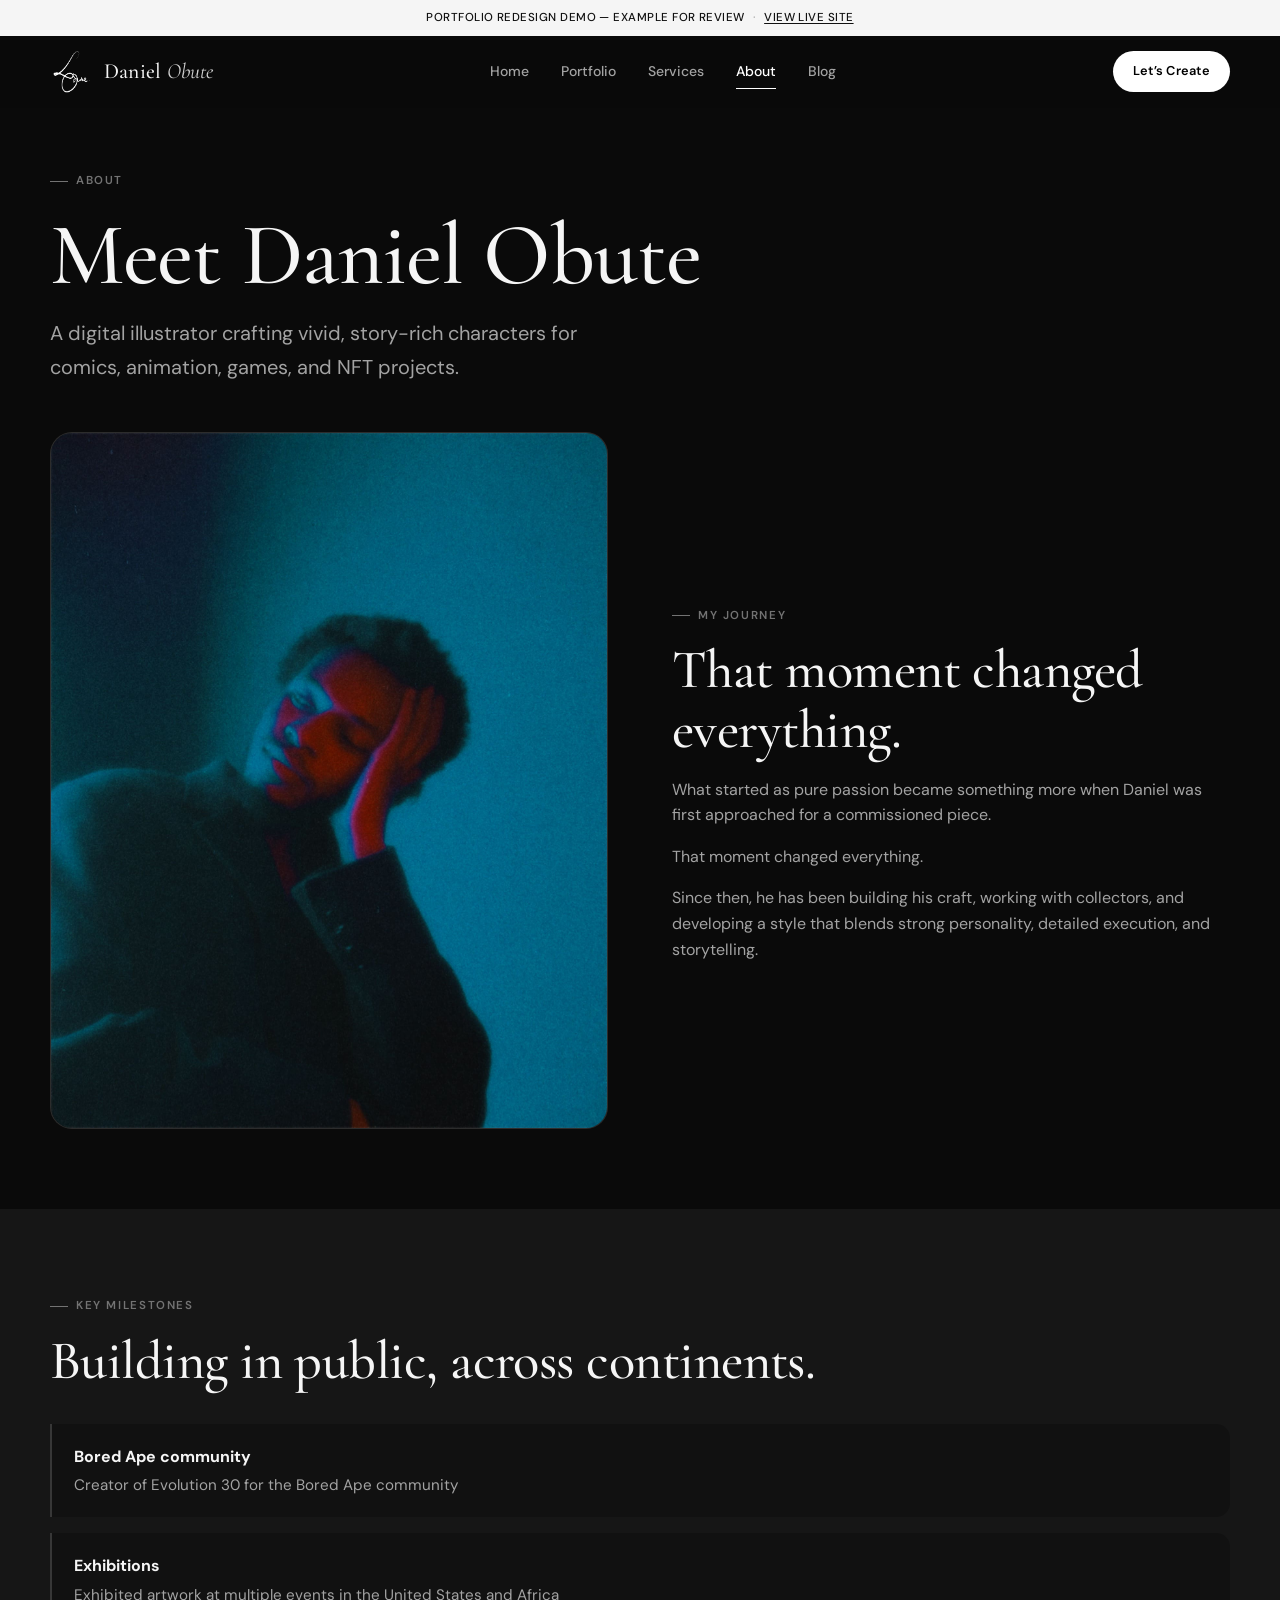
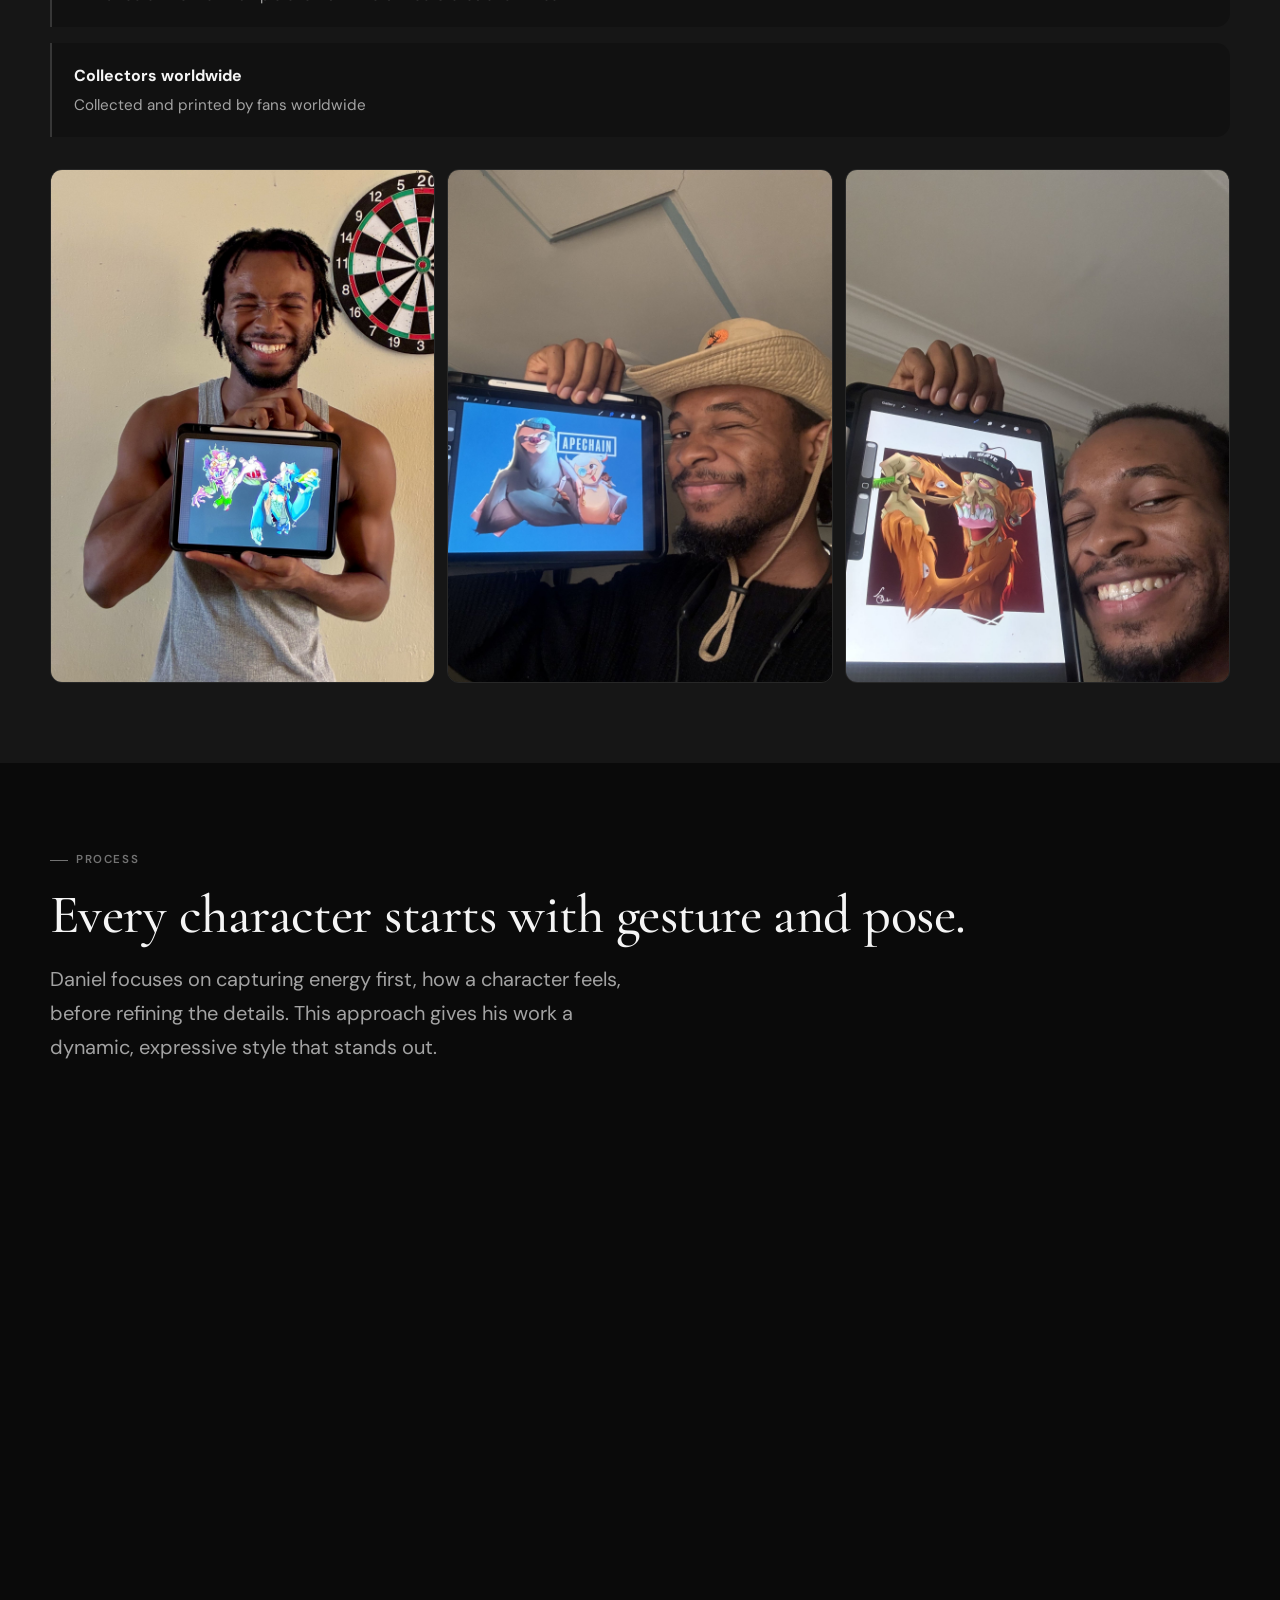
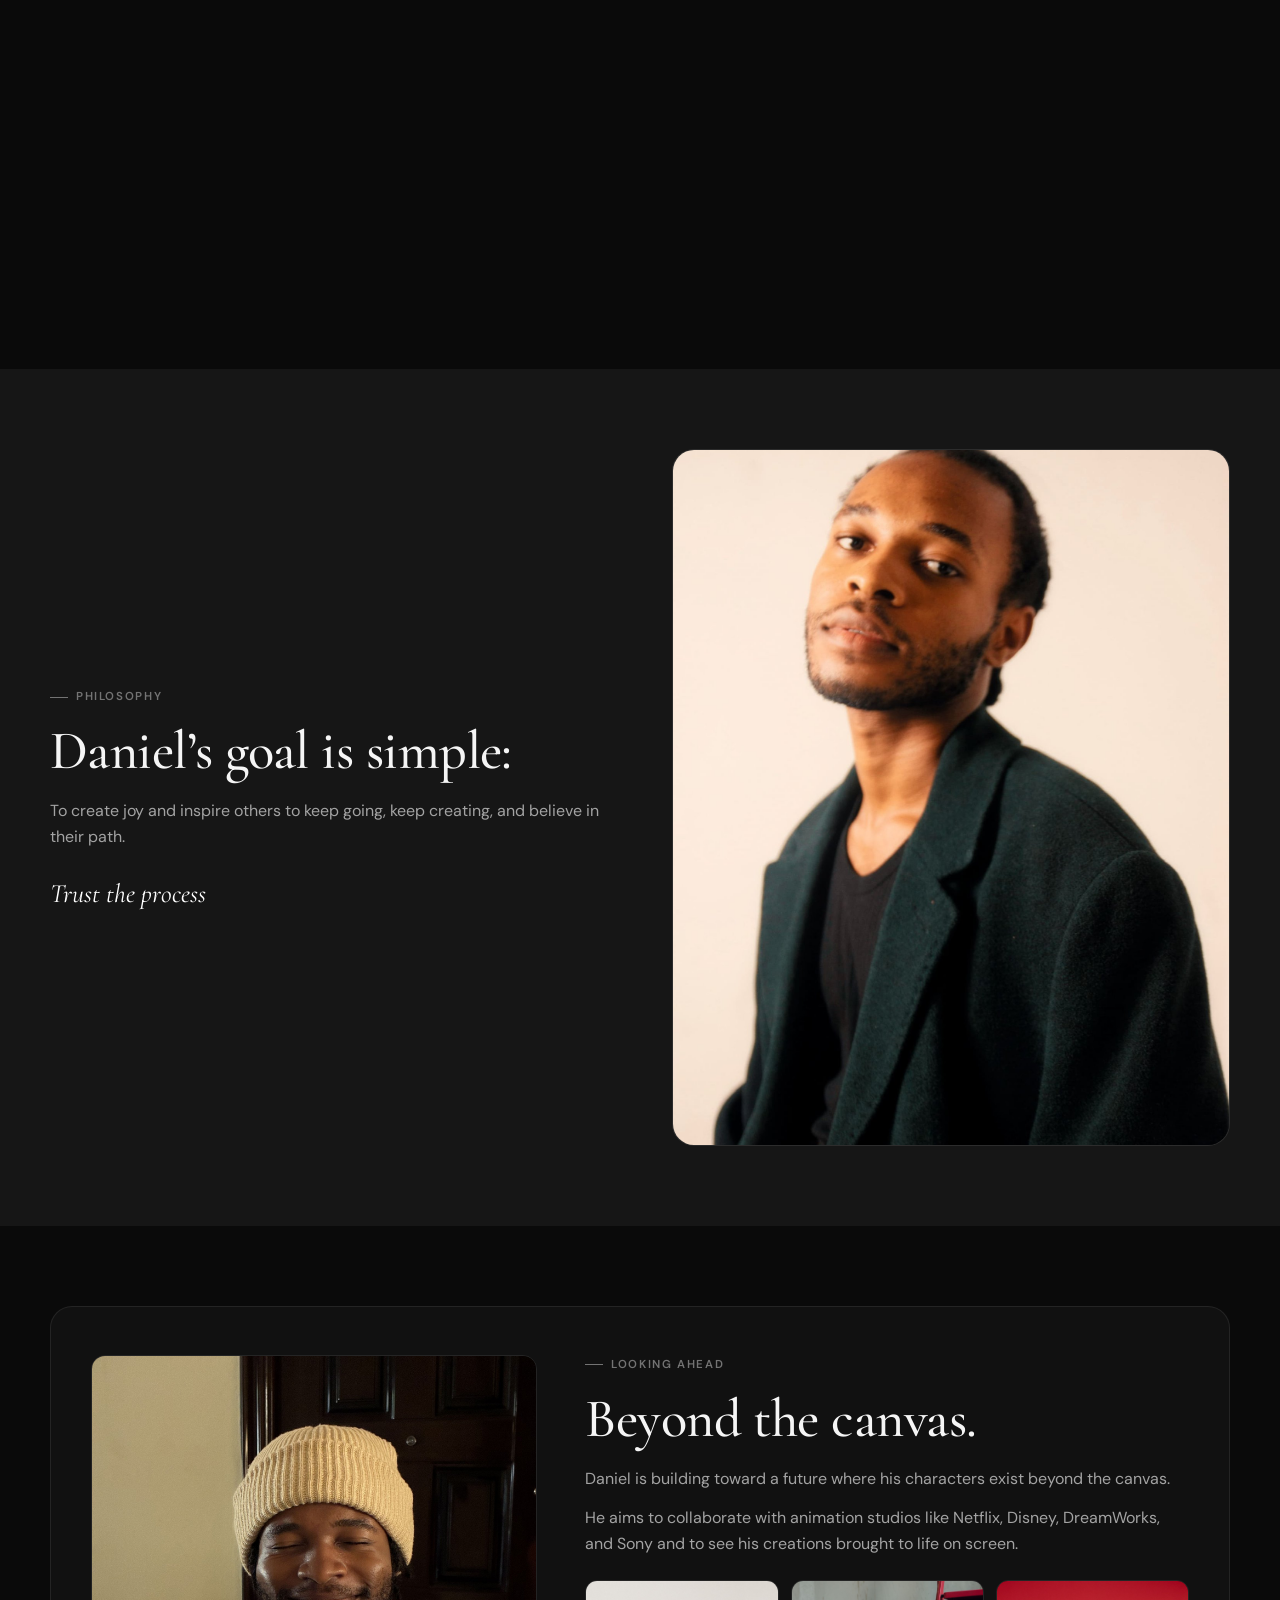
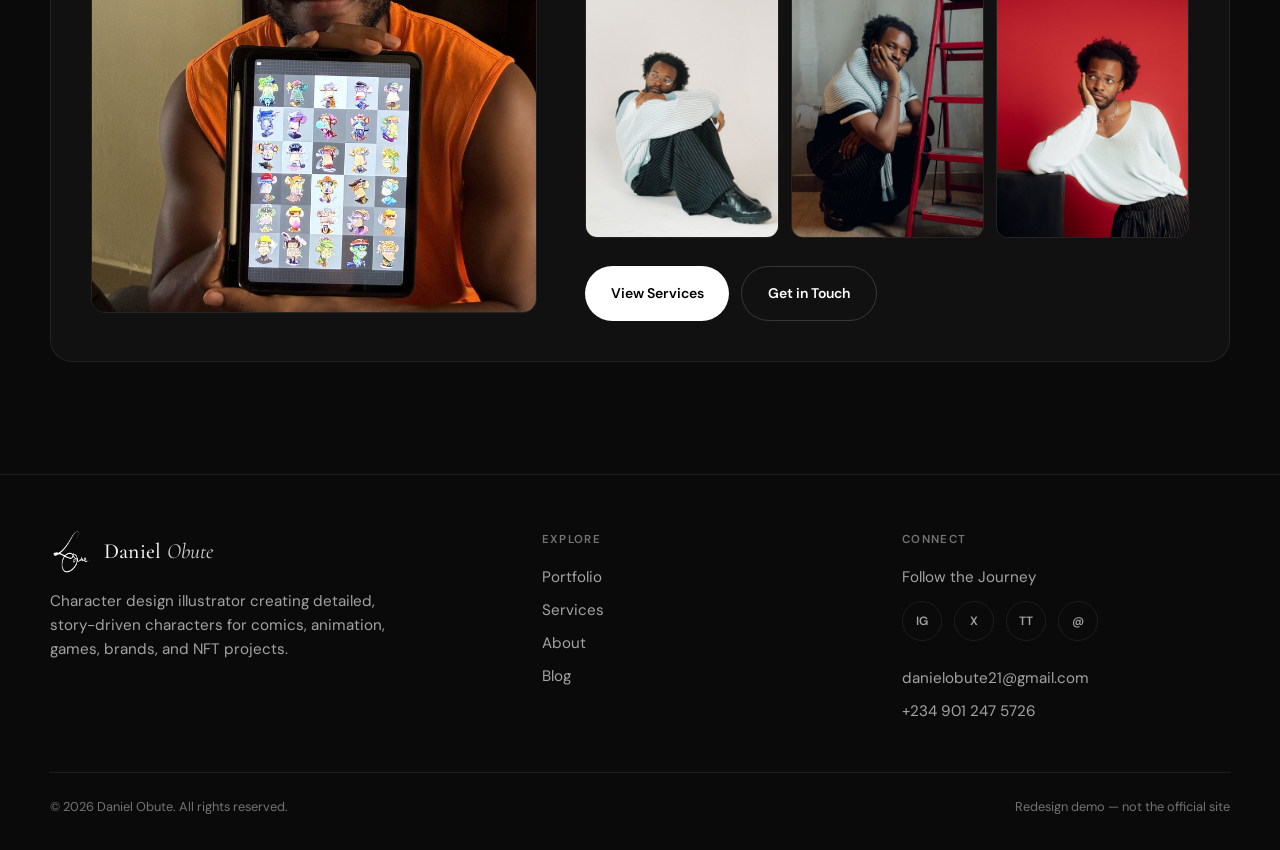
==== about.html @ 7ba425a8 "Premium portfolio redesign demo for Daniel Obute Static site reusing all original artwork from danie" ====
<!DOCTYPE html>
<html lang="en">
<head>
  <meta charset="utf-8" />
  <meta name="viewport" content="width=device-width, initial-scale=1" />
  <title>About — Daniel Obute | Redesign Demo</title>
  <meta name="description" content="Meet Daniel Obute — a digital illustrator crafting vivid, story-rich characters." />
  <meta name="robots" content="noindex, nofollow" />
  <link rel="icon" href="assets/signature-squ-blk-exMzPNkLRzjNOHaA.png" />
  <link rel="preconnect" href="https://fonts.googleapis.com" />
  <link rel="preconnect" href="https://fonts.gstatic.com" crossorigin />
  <link href="https://fonts.googleapis.com/css2?family=Cormorant+Garamond:ital,wght@0,400;0,500;0,600;1,400;1,500&family=DM+Sans:ital,opsz,wght@0,9..40,400;0,9..40,500;0,9..40,600;0,9..40,700;1,9..40,400&display=swap" rel="stylesheet" />
  <link rel="stylesheet" href="css/styles.css" />
</head>
<body>
  <div class="demo-banner" role="status">
    <span>Portfolio redesign demo — example for review</span>
    <span class="sep">·</span>
    <a href="https://danielobute.com" target="_blank" rel="noopener">View live site</a>
  </div>

  <header class="site-header">
    <div class="nav-inner">
      <a class="logo" href="index.html" aria-label="Obute Studios home">
        <img src="assets/signature-squ-blk-exMzPNkLRzjNOHaA.png" alt="Obute Studios logo" width="42" height="42" />
        <span class="logo-text">Daniel <em>Obute</em></span>
      </a>
      <nav class="nav-links" aria-label="Primary">
        <a href="index.html">Home</a>
        <a href="portfolio.html" >Portfolio</a>
        <a href="services.html" >Services</a>
        <a href="about.html" class="active" >About</a>
        <a href="blog.html" >Blog</a>
      </nav>
      <a class="nav-cta" href="index.html#contact">Let&rsquo;s Create</a>
      <button class="menu-toggle" type="button" aria-label="Open menu" aria-expanded="false">
        <span></span><span></span><span></span>
      </button>
    </div>
  </header>

  <div class="mobile-nav" aria-hidden="true">
    <div class="mobile-nav-panel">
      <button class="mobile-nav-close" type="button" aria-label="Close menu">×</button>
      <a href="index.html">Home</a>
      <a href="portfolio.html">Portfolio</a>
      <a href="services.html">Services</a>
      <a href="about.html" class="active">About</a>
      <a href="blog.html">Blog</a>
      <a class="mobile-cta" href="index.html#contact">Let&rsquo;s Create</a>
    </div>
  </div>

  
  <main>
    <section class="page-hero">
      <div class="container reveal">
        <span class="eyebrow">About</span>
        <h1>Meet Daniel Obute</h1>
        <p class="lede">A digital illustrator crafting vivid, story-rich characters for comics, animation, games, and NFT projects.</p>
      </div>
    </section>

    <section class="section" style="padding-top:1rem">
      <div class="container split">
        <div class="split-media reveal">
          <img src="assets/daniel-1-LQnspwjbMVjjD6F2.jpeg" alt="Daniel Obute" />
        </div>
        <div class="split-body reveal reveal-delay-1">
          <span class="eyebrow">My Journey</span>
          <h2>That moment changed everything.</h2>
          <p class="muted">What started as pure passion became something more when Daniel was first approached for a commissioned piece.</p>
          <p class="muted">That moment changed everything.</p>
          <p class="muted">Since then, he has been building his craft, working with collectors, and developing a style that blends strong personality, detailed execution, and storytelling.</p>
        </div>
      </div>
    </section>

    <section class="section bg-soft">
      <div class="container">
        <div class="reveal">
          <span class="eyebrow">Key Milestones</span>
          <h2>Building in public, across continents.</h2>
        </div>
        <div class="milestones">
          <div class="milestone reveal"><strong>Bored Ape community</strong><p>Creator of Evolution 30 for the Bored Ape community</p></div>
          <div class="milestone reveal reveal-delay-1"><strong>Exhibitions</strong><p>Exhibited artwork at multiple events in the United States and Africa</p></div>
          <div class="milestone reveal reveal-delay-2"><strong>Collectors worldwide</strong><p>Collected and printed by fans worldwide</p></div>
        </div>
        <div class="photo-row reveal">
          <img src="assets/mywork1-RDXFwkEtsJxutpKz.jpeg" alt="Studio work" loading="lazy" />
          <img src="assets/mywork7-7p0ghCfDEbNAfKAy.jpeg" alt="Studio work" loading="lazy" />
          <img src="assets/mywork3-AUkzPvhkNR7P2fyI.jpeg" alt="Studio work" loading="lazy" />
        </div>
      </div>
    </section>

    <section class="section">
      <div class="container">
        <div class="reveal">
          <span class="eyebrow">Process</span>
          <h2>Every character starts with gesture and pose.</h2>
          <p class="lede" style="margin-top:1rem">Daniel focuses on capturing energy first, how a character feels, before refining the details. This approach gives his work a dynamic, expressive style that stands out.</p>
        </div>
        <div class="process-grid">
          <div class="media reveal">
            <img src="assets/skullmaking-B03pnRVLM0w9ggV0.gif" alt="Process animation — skull character making of" loading="lazy" />
          </div>
          <div class="media reveal reveal-delay-1">
            <img src="assets/mywork4-Vty4t3rEiYJq4sLL.jpeg" alt="In-progress artwork" loading="lazy" />
          </div>
        </div>
      </div>
    </section>

    <section class="section bg-soft">
      <div class="container split reverse">
        <div class="split-media reveal">
          <img src="assets/daniel-2-1Gwg5QsgwYDkcsVp.jpeg" alt="Daniel Obute portrait" />
        </div>
        <div class="split-body reveal reveal-delay-1">
          <span class="eyebrow">Philosophy</span>
          <h2>Daniel’s goal is simple:</h2>
          <p class="muted">To create joy and inspire others to keep going, keep creating, and believe in their path.</p>
          <p class="muted" style="margin-top:1.5rem;font-family:var(--font-display);font-size:1.65rem;color:#fff;font-style:italic">Trust the process</p>
        </div>
      </div>
    </section>

    <section class="section">
      <div class="container">
        <div class="about-band reveal">
          <div class="portrait">
            <img src="assets/mywork-c8mmXRcHWIcACFDf.jpeg" alt="Artwork by Daniel" />
          </div>
          <div>
            <span class="eyebrow">Looking Ahead</span>
            <h2>Beyond the canvas.</h2>
            <p>Daniel is building toward a future where his characters exist beyond the canvas.</p>
            <p>He aims to collaborate with animation studios like Netflix, Disney, DreamWorks, and Sony and to see his creations brought to life on screen.</p>
            <div class="photo-row" style="margin-top:1.5rem">
              <img src="assets/whatsapp-image-2026-09-03-at-4.10.3133-pm-GkgNvlWWbEUZuUhE.jpeg" alt="Event photo" loading="lazy" />
              <img src="assets/whatsapp-image-2026-09-03-at-4.10.313pm-gYHdtbbafXQf0yiw.jpeg" alt="Event photo" loading="lazy" />
              <img src="assets/whatsapp-image-2026-09-03-at-4.10.3122-pm-cBZ0N8HX0KywwdWs.jpeg" alt="Event photo" loading="lazy" />
            </div>
            <div class="btn-row">
              <a class="btn btn-primary" href="services.html">View Services</a>
              <a class="btn btn-ghost" href="mailto:danielobute21@gmail.com">Get in Touch</a>
            </div>
          </div>
        </div>
      </div>
    </section>
  </main>
<footer class="site-footer">
    <div class="container">
      <div class="footer-grid">
        <div class="footer-brand">
          <a class="logo" href="index.html">
            <img src="assets/signature-squ-blk-exMzPNkLRzjNOHaA.png" alt="" width="42" height="42" />
            <span class="logo-text">Daniel <em>Obute</em></span>
          </a>
          <p>Character design illustrator creating detailed, story-driven characters for comics, animation, games, brands, and NFT projects.</p>
        </div>
        <div class="footer-col">
          <h5>Explore</h5>
          <a href="portfolio.html">Portfolio</a>
          <a href="services.html">Services</a>
          <a href="about.html">About</a>
          <a href="blog.html">Blog</a>
        </div>
        <div class="footer-col">
          <h5>Connect</h5>
          <p>Follow the Journey</p>
          <div class="socials" style="margin-top:0.75rem">
            <a href="https://www.instagram.com/danielobutee" target="_blank" rel="noopener" aria-label="Instagram">IG</a>
            <a href="https://x.com/danielgenius81" target="_blank" rel="noopener" aria-label="X">X</a>
            <a href="https://www.tiktok.com/@danielobutee" target="_blank" rel="noopener" aria-label="TikTok">TT</a>
            <a href="mailto:danielobute21@gmail.com" aria-label="Email">@</a>
          </div>
          <a href="mailto:danielobute21@gmail.com" style="margin-top:1rem">danielobute21@gmail.com</a>
          <a href="tel:+2349012475726">+234 901 247 5726</a>
        </div>
      </div>
      <div class="footer-bottom">
        <span>© 2026 Daniel Obute. All rights reserved.</span>
        <span>Redesign demo — not the official site</span>
      </div>
    </div>
  </footer>
  <script src="js/main.js"></script>
</body>
</html>
---- css/styles.css ----
/* Daniel Obute — Portfolio Redesign Demo */
:root {
  --bg: #0a0a0a;
  --bg-elevated: #111111;
  --bg-soft: #161616;
  --surface: #1a1a1a;
  --border: rgba(255,255,255,0.08);
  --border-strong: rgba(255,255,255,0.16);
  --text: #f5f5f5;
  --text-muted: #a3a3a3;
  --text-dim: #737373;
  --white: #ffffff;
  --black: #000000;
  --accent: #ffffff;
  --radius: 14px;
  --radius-lg: 22px;
  --nav-h: 72px;
  --demo-h: 36px;
  --max: 1180px;
  --ease: cubic-bezier(0.22, 1, 0.36, 1);
  --font-sans: "DM Sans", system-ui, -apple-system, sans-serif;
  --font-display: "Cormorant Garamond", Georgia, serif;
}

*, *::before, *::after { box-sizing: border-box; margin: 0; padding: 0; }
html { scroll-behavior: smooth; }
body {
  font-family: var(--font-sans);
  background: var(--bg);
  color: var(--text);
  line-height: 1.6;
  -webkit-font-smoothing: antialiased;
  overflow-x: hidden;
}
img { max-width: 100%; display: block; height: auto; }
a { color: inherit; text-decoration: none; }
button { font: inherit; cursor: pointer; border: none; background: none; color: inherit; }
ul { list-style: none; }

/* Demo banner */
.demo-banner {
  position: fixed; top: 0; left: 0; right: 0; z-index: 1000;
  height: var(--demo-h);
  display: flex; align-items: center; justify-content: center; gap: 0.5rem;
  background: #f5f5f5; color: #111;
  font-size: 0.72rem; font-weight: 500; letter-spacing: 0.04em;
  text-transform: uppercase;
}
.demo-banner a { text-decoration: underline; text-underline-offset: 2px; }
.demo-banner span.sep { opacity: 0.35; }

/* Header */
.site-header {
  position: sticky; top: var(--demo-h); z-index: 900;
  height: var(--nav-h);
  display: flex; align-items: center;
  background: rgba(10,10,10,0.82);
  backdrop-filter: blur(16px) saturate(1.2);
  -webkit-backdrop-filter: blur(16px) saturate(1.2);
  border-bottom: 1px solid transparent;
  transition: border-color 0.3s, background 0.3s;
}
.site-header.scrolled { border-bottom-color: var(--border); background: rgba(10,10,10,0.94); }
.nav-inner {
  width: min(100% - 2rem, var(--max));
  margin: 0 auto;
  display: flex; align-items: center; justify-content: space-between;
  gap: 1rem;
}
.logo {
  display: flex; align-items: center; gap: 0.75rem;
  font-weight: 500; letter-spacing: 0.02em;
}
.logo img {
  width: 42px; height: 42px; object-fit: contain;
  filter: invert(1);
}
.logo-text {
  font-family: var(--font-display);
  font-size: 1.35rem; font-weight: 500;
  letter-spacing: 0.01em;
}
.logo-text em { font-style: italic; font-weight: 400; opacity: 0.85; }

.nav-links {
  display: none; align-items: center; gap: 2rem;
}
.nav-links a {
  font-size: 0.875rem; font-weight: 500;
  color: var(--text-muted);
  transition: color 0.25s;
  position: relative;
}
.nav-links a:hover, .nav-links a.active { color: var(--white); }
.nav-links a.active::after {
  content: ""; position: absolute; left: 0; right: 0; bottom: -6px;
  height: 1px; background: var(--white);
}
.nav-cta {
  display: none;
  padding: 0.65rem 1.25rem;
  background: var(--white); color: var(--black);
  border-radius: 999px;
  font-size: 0.8rem; font-weight: 600;
  letter-spacing: 0.02em;
  transition: transform 0.25s var(--ease), opacity 0.25s;
}
.nav-cta:hover { transform: translateY(-1px); opacity: 0.9; }

.menu-toggle {
  width: 44px; height: 44px;
  display: flex; flex-direction: column; align-items: center; justify-content: center; gap: 6px;
  border-radius: 10px; border: 1px solid var(--border);
}
.menu-toggle span {
  display: block; width: 18px; height: 1.5px; background: var(--white);
  transition: transform 0.3s var(--ease), opacity 0.3s;
}
.menu-toggle.open span:nth-child(1) { transform: translateY(7.5px) rotate(45deg); }
.menu-toggle.open span:nth-child(2) { opacity: 0; }
.menu-toggle.open span:nth-child(3) { transform: translateY(-7.5px) rotate(-45deg); }

/* Mobile drawer */
.mobile-nav {
  position: fixed; inset: 0; z-index: 950;
  background: rgba(0,0,0,0.55);
  opacity: 0; pointer-events: none;
  transition: opacity 0.35s;
}
.mobile-nav.open { opacity: 1; pointer-events: auto; }
.mobile-nav-panel {
  position: absolute; top: 0; right: 0;
  width: min(88vw, 360px); height: 100%;
  background: var(--bg-elevated);
  padding: calc(var(--demo-h) + 1.5rem) 1.75rem 2rem;
  transform: translateX(100%);
  transition: transform 0.4s var(--ease);
  display: flex; flex-direction: column; gap: 0.25rem;
  border-left: 1px solid var(--border);
}
.mobile-nav.open .mobile-nav-panel { transform: translateX(0); }
.mobile-nav-close {
  align-self: flex-end; margin-bottom: 1.5rem;
  width: 40px; height: 40px; border-radius: 50%;
  border: 1px solid var(--border);
  display: grid; place-items: center; font-size: 1.25rem;
}
.mobile-nav a {
  display: block; padding: 1rem 0;
  font-size: 1.35rem; font-weight: 500;
  border-bottom: 1px solid var(--border);
  font-family: var(--font-display);
}
.mobile-nav .mobile-cta {
  margin-top: auto;
  text-align: center;
  padding: 1rem;
  background: var(--white); color: var(--black);
  border-radius: 999px; font-weight: 600;
  border: none; font-family: var(--font-sans); font-size: 0.95rem;
}

@media (min-width: 900px) {
  .nav-links, .nav-cta { display: flex; }
  .menu-toggle { display: none; }
}

/* Layout helpers */
.container { width: min(100% - 2rem, var(--max)); margin: 0 auto; }
.section { padding: 5rem 0; }
.section-lg { padding: 6.5rem 0; }
.eyebrow {
  display: inline-flex; align-items: center; gap: 0.5rem;
  font-size: 0.72rem; font-weight: 600;
  letter-spacing: 0.14em; text-transform: uppercase;
  color: var(--text-dim); margin-bottom: 1rem;
}
.eyebrow::before {
  content: ""; width: 18px; height: 1px; background: var(--text-dim);
}
h1, h2, h3, .display {
  font-family: var(--font-display);
  font-weight: 500; line-height: 1.1; letter-spacing: -0.01em;
}
h1 { font-size: clamp(3rem, 9vw, 5.5rem); }
h2 { font-size: clamp(2.1rem, 5vw, 3.4rem); }
h3 { font-size: clamp(1.5rem, 3vw, 2rem); }
.lede {
  font-size: clamp(1.05rem, 2vw, 1.25rem);
  color: var(--text-muted); max-width: 36rem; line-height: 1.7;
}
.muted { color: var(--text-muted); }
.dim { color: var(--text-dim); }

.btn {
  display: inline-flex; align-items: center; justify-content: center; gap: 0.5rem;
  padding: 0.95rem 1.6rem;
  border-radius: 999px;
  font-size: 0.875rem; font-weight: 600;
  transition: transform 0.25s var(--ease), background 0.25s, color 0.25s, border-color 0.25s;
}
.btn:hover { transform: translateY(-2px); }
.btn-primary { background: var(--white); color: var(--black); }
.btn-primary:hover { background: #e8e8e8; }
.btn-ghost {
  border: 1px solid var(--border-strong);
  color: var(--white);
}
.btn-ghost:hover { border-color: var(--white); background: rgba(255,255,255,0.04); }
.btn-row { display: flex; flex-wrap: wrap; gap: 0.75rem; margin-top: 1.75rem; }

/* Reveal animations */
.reveal {
  opacity: 0; transform: translateY(28px);
  transition: opacity 0.8s var(--ease), transform 0.8s var(--ease);
}
.reveal.in { opacity: 1; transform: none; }
.reveal-delay-1 { transition-delay: 0.1s; }
.reveal-delay-2 { transition-delay: 0.2s; }
.reveal-delay-3 { transition-delay: 0.3s; }

/* Hero */
.hero {
  padding: 3.5rem 0 4rem;
  position: relative;
}
.hero-grid {
  display: grid; gap: 2.5rem; align-items: center;
}
@media (min-width: 900px) {
  .hero-grid { grid-template-columns: 1.05fr 0.95fr; gap: 3.5rem; }
}
.hero-tag {
  display: inline-block;
  padding: 0.35rem 0.85rem;
  border: 1px solid var(--border-strong);
  border-radius: 999px;
  font-size: 0.75rem; font-weight: 500;
  color: var(--text-muted);
  margin-bottom: 1.25rem;
  letter-spacing: 0.04em;
}
.hero h1 { margin-bottom: 0.35rem; }
.hero .role {
  font-family: var(--font-display);
  font-style: italic;
  font-size: clamp(1.35rem, 3vw, 1.85rem);
  color: var(--text-muted);
  margin-bottom: 1.25rem;
}
.hero-visual {
  position: relative;
  border-radius: var(--radius-lg);
  overflow: hidden;
  aspect-ratio: 4/5;
  background: var(--surface);
  border: 1px solid var(--border);
}
.hero-visual img {
  width: 100%; height: 100%; object-fit: cover;
  transition: transform 1.2s var(--ease);
}
.hero-visual:hover img { transform: scale(1.04); }
.hero-visual .float-card {
  position: absolute; left: 1rem; bottom: 1rem; right: 1rem;
  padding: 1rem 1.15rem;
  background: rgba(10,10,10,0.78);
  backdrop-filter: blur(12px);
  border: 1px solid var(--border);
  border-radius: 12px;
  font-size: 0.85rem; color: var(--text-muted);
}

/* Marquee strip */
.marquee {
  border-block: 1px solid var(--border);
  padding: 1rem 0;
  overflow: hidden;
  background: var(--bg-elevated);
}
.marquee-track {
  display: flex; gap: 2.5rem; width: max-content;
  animation: marquee 32s linear infinite;
  font-size: 0.8rem; font-weight: 500;
  letter-spacing: 0.08em; text-transform: uppercase;
  color: var(--text-dim);
}
.marquee-track span::after {
  content: "✦"; margin-left: 2.5rem; opacity: 0.4;
}
@keyframes marquee {
  from { transform: translateX(0); }
  to { transform: translateX(-50%); }
}

/* Project cards */
.section-head {
  display: flex; flex-wrap: wrap; align-items: end;
  justify-content: space-between; gap: 1.25rem;
  margin-bottom: 2.5rem;
}
.project-grid {
  display: grid; gap: 1.25rem;
}
@media (min-width: 700px) {
  .project-grid { grid-template-columns: 1.2fr 1fr; }
}
.project-card {
  position: relative;
  border-radius: var(--radius-lg);
  overflow: hidden;
  background: var(--surface);
  border: 1px solid var(--border);
  min-height: 380px;
}
.project-card.tall { min-height: 480px; }
@media (min-width: 700px) {
  .project-card.tall { grid-row: span 2; min-height: 100%; }
}
.project-card img {
  width: 100%; height: 100%; object-fit: cover;
  position: absolute; inset: 0;
  transition: transform 0.8s var(--ease);
}
.project-card:hover img { transform: scale(1.05); }
.project-card .overlay {
  position: absolute; inset: 0;
  background: linear-gradient(to top, rgba(0,0,0,0.85) 0%, rgba(0,0,0,0.15) 55%, transparent 100%);
  display: flex; flex-direction: column; justify-content: flex-end;
  padding: 1.75rem;
}
.project-card .label {
  font-size: 0.7rem; font-weight: 600;
  letter-spacing: 0.12em; text-transform: uppercase;
  color: rgba(255,255,255,0.65); margin-bottom: 0.4rem;
}
.project-card h3 { color: var(--white); margin-bottom: 0.4rem; }
.project-card p { color: rgba(255,255,255,0.7); font-size: 0.92rem; max-width: 28rem; }

.gallery-preview {
  display: grid;
  grid-template-columns: repeat(2, 1fr);
  gap: 0.75rem;
  margin-top: 1.25rem;
}
@media (min-width: 700px) {
  .gallery-preview { grid-template-columns: repeat(4, 1fr); }
}
.gallery-preview a {
  border-radius: 12px; overflow: hidden;
  aspect-ratio: 4/5;
  border: 1px solid var(--border);
  background: var(--surface);
}
.gallery-preview img {
  width: 100%; height: 100%; object-fit: cover;
  transition: transform 0.6s var(--ease);
}
.gallery-preview a:hover img { transform: scale(1.06); }

/* Split sections */
.split {
  display: grid; gap: 2.5rem; align-items: center;
}
@media (min-width: 900px) {
  .split { grid-template-columns: 1fr 1fr; gap: 4rem; }
  .split.reverse > :first-child { order: 2; }
}
.split-media {
  border-radius: var(--radius-lg);
  overflow: hidden;
  border: 1px solid var(--border);
  background: var(--surface);
  aspect-ratio: 4/5;
}
.split-media.landscape { aspect-ratio: 5/4; }
.split-media img { width: 100%; height: 100%; object-fit: cover; }
.split-body h2 { margin-bottom: 1rem; }
.split-body p + p { margin-top: 1rem; }
.split-body .links { margin-top: 1.25rem; display: flex; flex-wrap: wrap; gap: 0.75rem; }
.chip {
  display: inline-flex; padding: 0.4rem 0.85rem;
  border: 1px solid var(--border-strong);
  border-radius: 999px; font-size: 0.8rem; color: var(--text-muted);
}
.chip a { color: var(--white); text-decoration: underline; text-underline-offset: 3px; }

/* Experience */
.exp-list { display: grid; gap: 1rem; margin-top: 2rem; }
.exp-item {
  display: grid; grid-template-columns: auto 1fr; gap: 1rem;
  padding: 1.25rem 1.35rem;
  border: 1px solid var(--border);
  border-radius: var(--radius);
  background: var(--bg-elevated);
  transition: border-color 0.3s, transform 0.3s var(--ease);
}
.exp-item:hover { border-color: var(--border-strong); transform: translateX(4px); }
.exp-num {
  font-family: var(--font-display);
  font-size: 1.5rem; color: var(--text-dim);
  line-height: 1;
}
.exp-item p { color: var(--text-muted); font-size: 0.95rem; }

/* Services cards */
.service-grid {
  display: grid; gap: 1rem;
  margin-top: 2.5rem;
}
@media (min-width: 700px) {
  .service-grid { grid-template-columns: repeat(3, 1fr); }
}
.service-card {
  padding: 1.75rem;
  border: 1px solid var(--border);
  border-radius: var(--radius-lg);
  background: linear-gradient(160deg, var(--bg-elevated), var(--bg));
  transition: border-color 0.3s, transform 0.3s var(--ease);
  height: 100%;
}
.service-card:hover { border-color: var(--border-strong); transform: translateY(-4px); }
.service-card .icon {
  width: 40px; height: 40px; border-radius: 10px;
  border: 1px solid var(--border-strong);
  display: grid; place-items: center;
  margin-bottom: 1.25rem; font-size: 1rem;
}
.service-card h3 { font-size: 1.45rem; margin-bottom: 0.65rem; }
.service-card p { color: var(--text-muted); font-size: 0.95rem; }
.service-card .price {
  margin-top: 1.25rem; padding-top: 1rem;
  border-top: 1px solid var(--border);
  font-size: 0.85rem; font-weight: 600; color: var(--white);
}

/* About band */
.about-band {
  display: grid; gap: 2rem;
  padding: 2rem;
  border-radius: var(--radius-lg);
  border: 1px solid var(--border);
  background: var(--bg-elevated);
}
@media (min-width: 800px) {
  .about-band { grid-template-columns: 0.85fr 1.15fr; align-items: center; padding: 2.5rem; gap: 3rem; }
}
.about-band .portrait {
  border-radius: var(--radius);
  overflow: hidden; aspect-ratio: 4/5;
  border: 1px solid var(--border);
}
.about-band .portrait img { width: 100%; height: 100%; object-fit: cover; }
.about-band h2 { margin-bottom: 1rem; }
.about-band p { color: var(--text-muted); }
.about-band p + p { margin-top: 0.85rem; }

/* CTA */
.cta-block {
  text-align: center;
  padding: 4.5rem 2rem;
  border-radius: var(--radius-lg);
  border: 1px solid var(--border);
  background:
    radial-gradient(ellipse at 50% 0%, rgba(255,255,255,0.06), transparent 55%),
    var(--bg-elevated);
}
.cta-block h2 { margin-bottom: 0.75rem; }
.cta-block p { color: var(--text-muted); max-width: 28rem; margin: 0 auto 1.75rem; }

/* Contact form */
.contact-grid {
  display: grid; gap: 2.5rem;
}
@media (min-width: 800px) {
  .contact-grid { grid-template-columns: 1fr 1.1fr; gap: 3.5rem; }
}
.form {
  display: grid; gap: 1rem;
  padding: 1.75rem;
  border: 1px solid var(--border);
  border-radius: var(--radius-lg);
  background: var(--bg-elevated);
}
.form label {
  display: grid; gap: 0.4rem;
  font-size: 0.8rem; font-weight: 500; color: var(--text-muted);
}
.form input, .form textarea {
  width: 100%;
  padding: 0.9rem 1rem;
  border-radius: 10px;
  border: 1px solid var(--border-strong);
  background: var(--bg);
  color: var(--white);
  font: inherit;
  outline: none;
  transition: border-color 0.25s;
}
.form input:focus, .form textarea:focus { border-color: rgba(255,255,255,0.4); }
.form textarea { min-height: 140px; resize: vertical; }
.form .note { font-size: 0.75rem; color: var(--text-dim); }

/* Testimonials */
.testimonial-grid {
  display: grid; gap: 1rem;
  margin-top: 2.5rem;
}
@media (min-width: 800px) {
  .testimonial-grid { grid-template-columns: repeat(2, 1fr); }
}
.quote-card {
  padding: 1.75rem;
  border-radius: var(--radius-lg);
  border: 1px solid var(--border);
  background: var(--bg-elevated);
}
.quote-card p {
  font-family: var(--font-display);
  font-size: 1.2rem; line-height: 1.45;
  color: var(--text);
  margin-bottom: 1.25rem;
}
.quote-card .who {
  font-size: 0.85rem; font-weight: 600; color: var(--text-muted);
  font-family: var(--font-sans);
}

/* Portfolio page gallery */
.page-hero {
  padding: 3.5rem 0 2rem;
}
.page-hero h1 { margin-bottom: 0.75rem; }
.filter-bar {
  display: flex; flex-wrap: wrap; gap: 0.5rem;
  margin: 2rem 0 1.5rem;
}
.filter-btn {
  padding: 0.55rem 1rem;
  border-radius: 999px;
  border: 1px solid var(--border);
  font-size: 0.8rem; font-weight: 500; color: var(--text-muted);
  transition: all 0.25s;
}
.filter-btn:hover, .filter-btn.active {
  background: var(--white); color: var(--black); border-color: var(--white);
}
.masonry {
  columns: 1; column-gap: 1rem;
}
@media (min-width: 600px) { .masonry { columns: 2; } }
@media (min-width: 1000px) { .masonry { columns: 3; } }
.masonry-item {
  break-inside: avoid;
  margin-bottom: 1rem;
  border-radius: var(--radius);
  overflow: hidden;
  border: 1px solid var(--border);
  background: var(--surface);
  position: relative;
  cursor: zoom-in;
}
.masonry-item img {
  width: 100%; display: block;
  transition: transform 0.6s var(--ease);
}
.masonry-item:hover img { transform: scale(1.03); }
.masonry-item .cap {
  position: absolute; left: 0; right: 0; bottom: 0;
  padding: 1rem;
  background: linear-gradient(transparent, rgba(0,0,0,0.75));
  font-size: 0.75rem; color: rgba(255,255,255,0.8);
  opacity: 0; transition: opacity 0.3s;
}
.masonry-item:hover .cap { opacity: 1; }

/* Lightbox */
.lightbox {
  position: fixed; inset: 0; z-index: 1100;
  background: rgba(0,0,0,0.92);
  display: flex; align-items: center; justify-content: center;
  padding: 1.5rem;
  opacity: 0; pointer-events: none;
  transition: opacity 0.3s;
}
.lightbox.open { opacity: 1; pointer-events: auto; }
.lightbox img {
  max-width: min(96vw, 1100px);
  max-height: 90vh;
  object-fit: contain;
  border-radius: 8px;
}
.lightbox-close {
  position: absolute; top: calc(var(--demo-h) + 1rem); right: 1.25rem;
  width: 44px; height: 44px; border-radius: 50%;
  border: 1px solid var(--border-strong);
  background: rgba(255,255,255,0.06);
  font-size: 1.25rem;
}

/* Pricing row on services */
.price-grid {
  display: grid; gap: 1rem; margin-top: 2.5rem;
}
@media (min-width: 700px) { .price-grid { grid-template-columns: repeat(3, 1fr); } }
.price-card {
  padding: 2rem 1.75rem;
  border-radius: var(--radius-lg);
  border: 1px solid var(--border);
  background: var(--bg-elevated);
  display: flex; flex-direction: column;
}
.price-card.featured {
  border-color: rgba(255,255,255,0.35);
  background: linear-gradient(165deg, #1c1c1c, #0e0e0e);
}
.price-card .tier {
  font-size: 0.72rem; font-weight: 600;
  letter-spacing: 0.12em; text-transform: uppercase;
  color: var(--text-dim); margin-bottom: 0.75rem;
}
.price-card h3 { margin-bottom: 0.5rem; }
.price-card .amount {
  font-family: var(--font-display);
  font-size: 2.4rem; margin: 0.75rem 0 1rem;
}
.price-card p { color: var(--text-muted); font-size: 0.95rem; flex: 1; }
.price-card .btn { margin-top: 1.5rem; width: 100%; }

.client-strip {
  display: grid;
  grid-template-columns: repeat(2, 1fr);
  gap: 0.75rem;
  margin-top: 2rem;
}
@media (min-width: 700px) { .client-strip { grid-template-columns: repeat(4, 1fr); } }
.client-strip img {
  width: 100%; aspect-ratio: 1; object-fit: cover;
  border-radius: 12px; border: 1px solid var(--border);
}

/* Timeline / about extras */
.milestones {
  display: grid; gap: 1rem; margin-top: 2rem;
}
.milestone {
  padding: 1.25rem 1.35rem;
  border-left: 2px solid var(--border-strong);
  background: var(--bg-elevated);
  border-radius: 0 var(--radius) var(--radius) 0;
}
.milestone strong { display: block; margin-bottom: 0.25rem; }
.milestone p { color: var(--text-muted); font-size: 0.95rem; }

.process-grid {
  display: grid; gap: 1rem; margin-top: 2rem;
}
@media (min-width: 700px) { .process-grid { grid-template-columns: 1.2fr 1fr; } }
.process-grid .media {
  border-radius: var(--radius-lg); overflow: hidden;
  border: 1px solid var(--border); background: var(--surface);
  min-height: 280px;
}
.process-grid .media img { width: 100%; height: 100%; object-fit: cover; }

.photo-row {
  display: grid; grid-template-columns: repeat(3, 1fr); gap: 0.75rem; margin-top: 2rem;
}
.photo-row img {
  width: 100%; aspect-ratio: 3/4; object-fit: cover;
  border-radius: 12px; border: 1px solid var(--border);
}

/* Blog empty */
.empty-state {
  text-align: center; padding: 5rem 1.5rem;
  border: 1px dashed var(--border-strong);
  border-radius: var(--radius-lg);
  color: var(--text-muted);
}
.empty-state h2 { color: var(--white); margin-bottom: 0.75rem; }

/* Footer */
.site-footer {
  border-top: 1px solid var(--border);
  padding: 3.5rem 0 2rem;
  margin-top: 2rem;
}
.footer-grid {
  display: grid; gap: 2rem;
  margin-bottom: 2.5rem;
}
@media (min-width: 700px) {
  .footer-grid { grid-template-columns: 1.4fr 1fr 1fr; }
}
.footer-brand .logo img { filter: invert(1); }
.footer-brand p { color: var(--text-muted); margin-top: 1rem; max-width: 22rem; font-size: 0.95rem; }
.footer-col h5 {
  font-size: 0.72rem; font-weight: 600;
  letter-spacing: 0.12em; text-transform: uppercase;
  color: var(--text-dim); margin-bottom: 1rem;
  font-family: var(--font-sans);
}
.footer-col a, .footer-col p {
  display: block; color: var(--text-muted);
  font-size: 0.95rem; margin-bottom: 0.55rem;
  transition: color 0.25s;
}
.footer-col a:hover { color: var(--white); }
.footer-bottom {
  display: flex; flex-wrap: wrap; justify-content: space-between; gap: 0.75rem;
  padding-top: 1.5rem; border-top: 1px solid var(--border);
  font-size: 0.8rem; color: var(--text-dim);
}
.socials { display: flex; gap: 0.75rem; }
.socials a {
  width: 40px; height: 40px; border-radius: 50%;
  border: 1px solid var(--border);
  display: grid; place-items: center;
  font-size: 0.75rem; font-weight: 600;
  color: var(--text-muted);
  transition: border-color 0.25s, color 0.25s;
}
.socials a:hover { border-color: var(--white); color: var(--white); }

/* Offset for fixed demo banner */
body { padding-top: var(--demo-h); }

/* Utility */
.sr-only {
  position: absolute; width: 1px; height: 1px; padding: 0; margin: -1px;
  overflow: hidden; clip: rect(0,0,0,0); border: 0;
}
.bg-soft { background: var(--bg-soft); }
.divider { height: 1px; background: var(--border); border: none; margin: 0; }
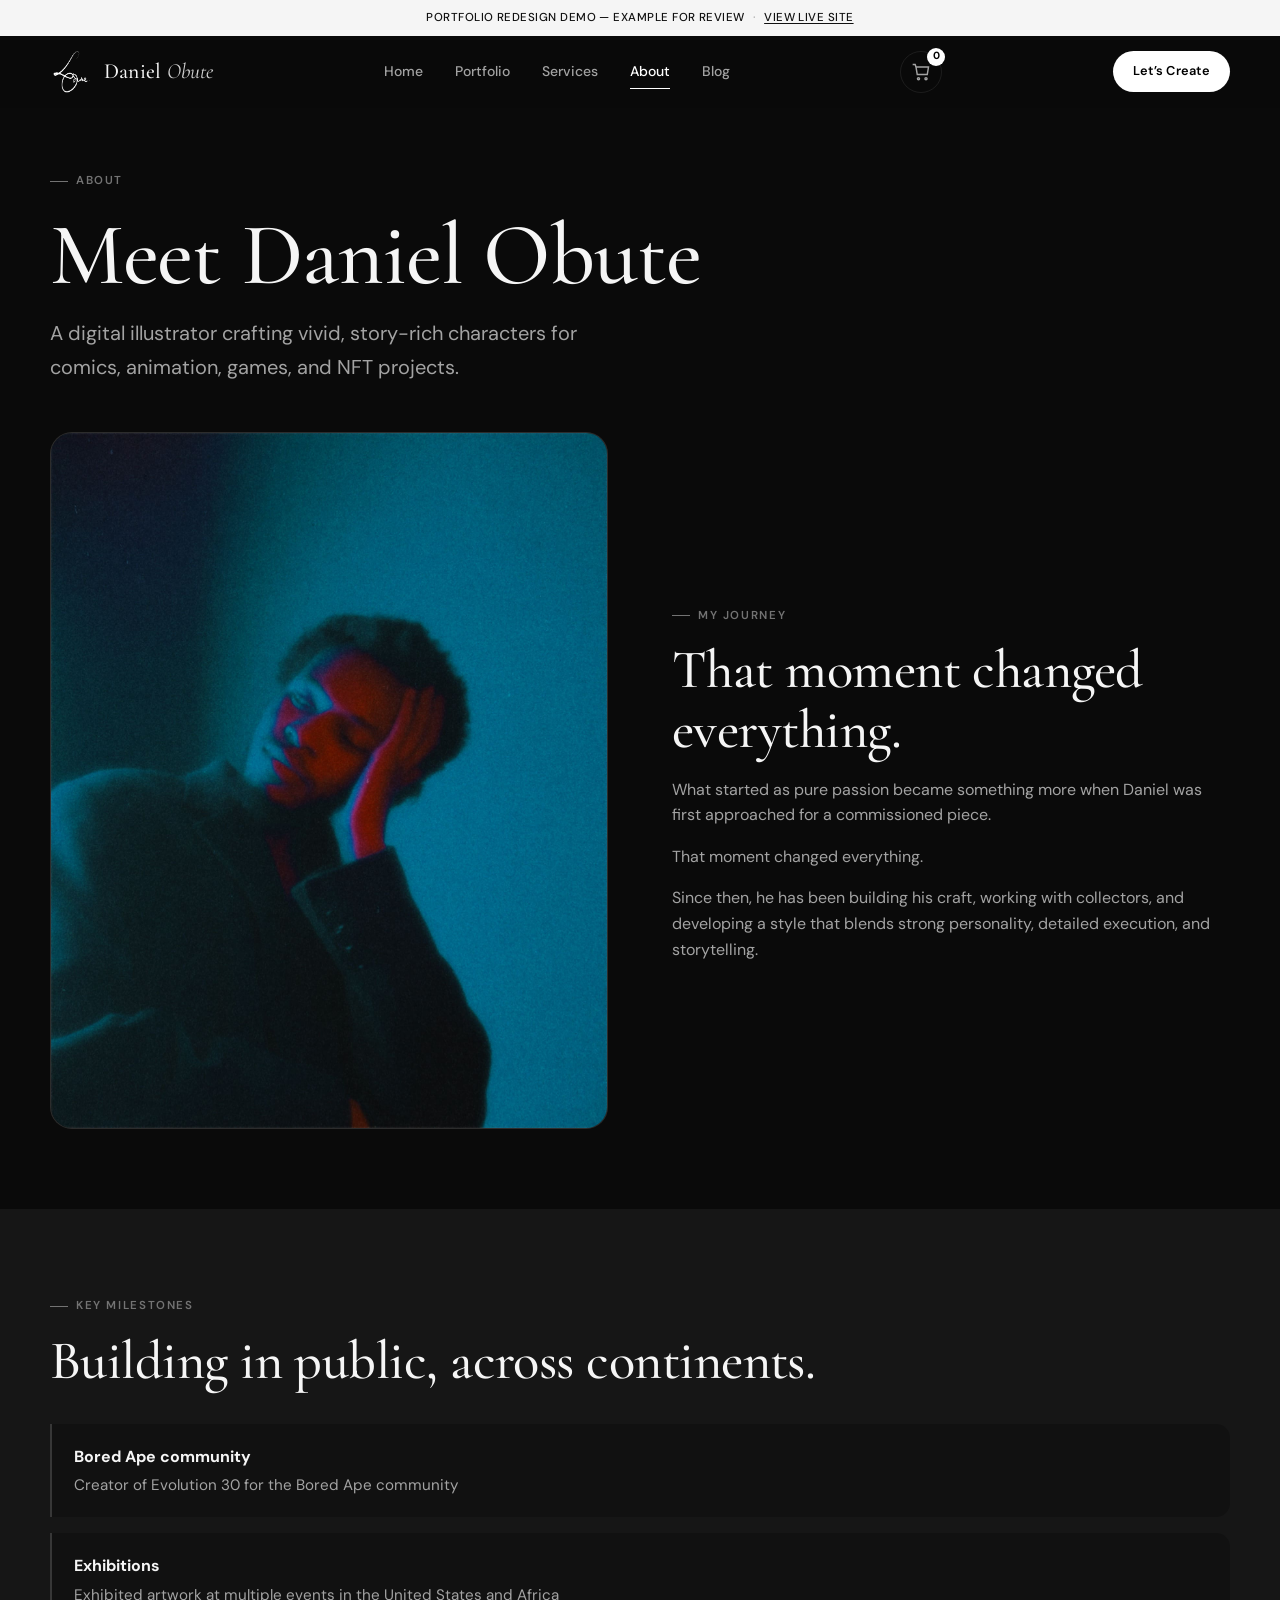
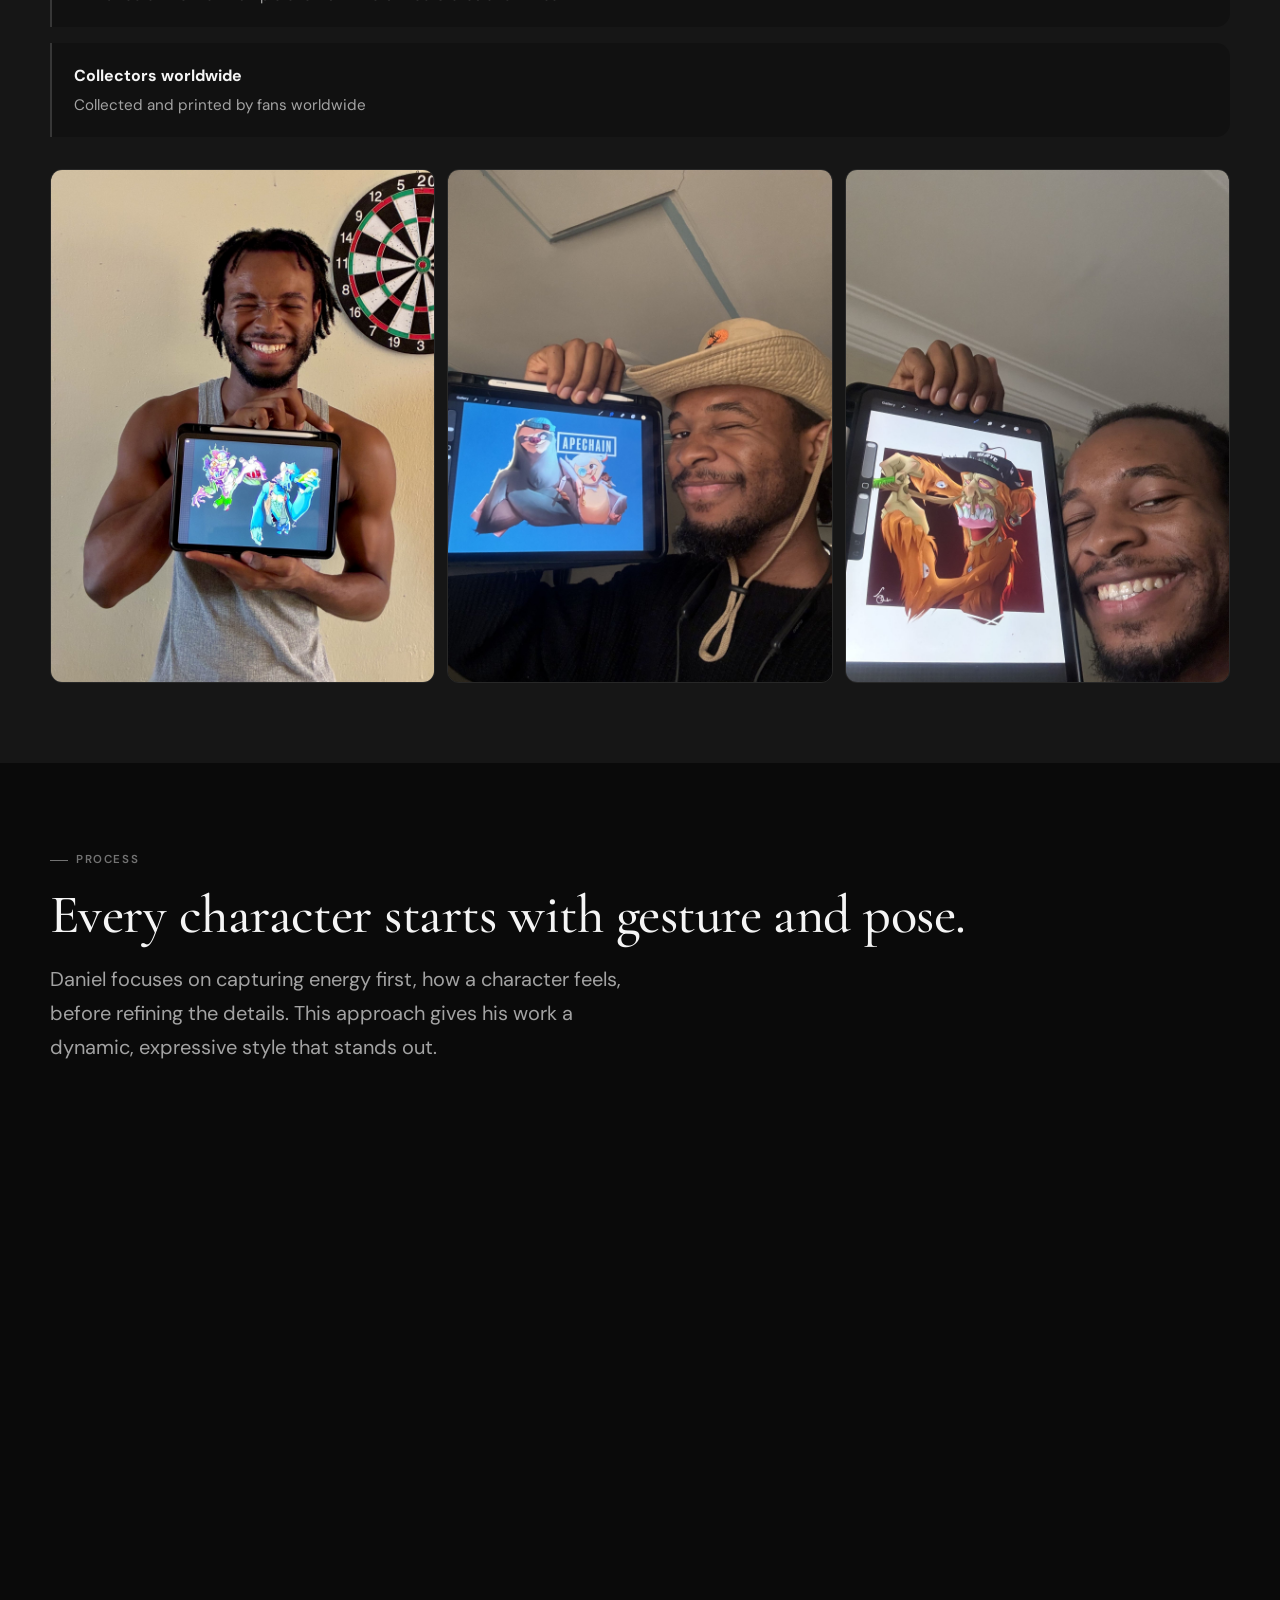
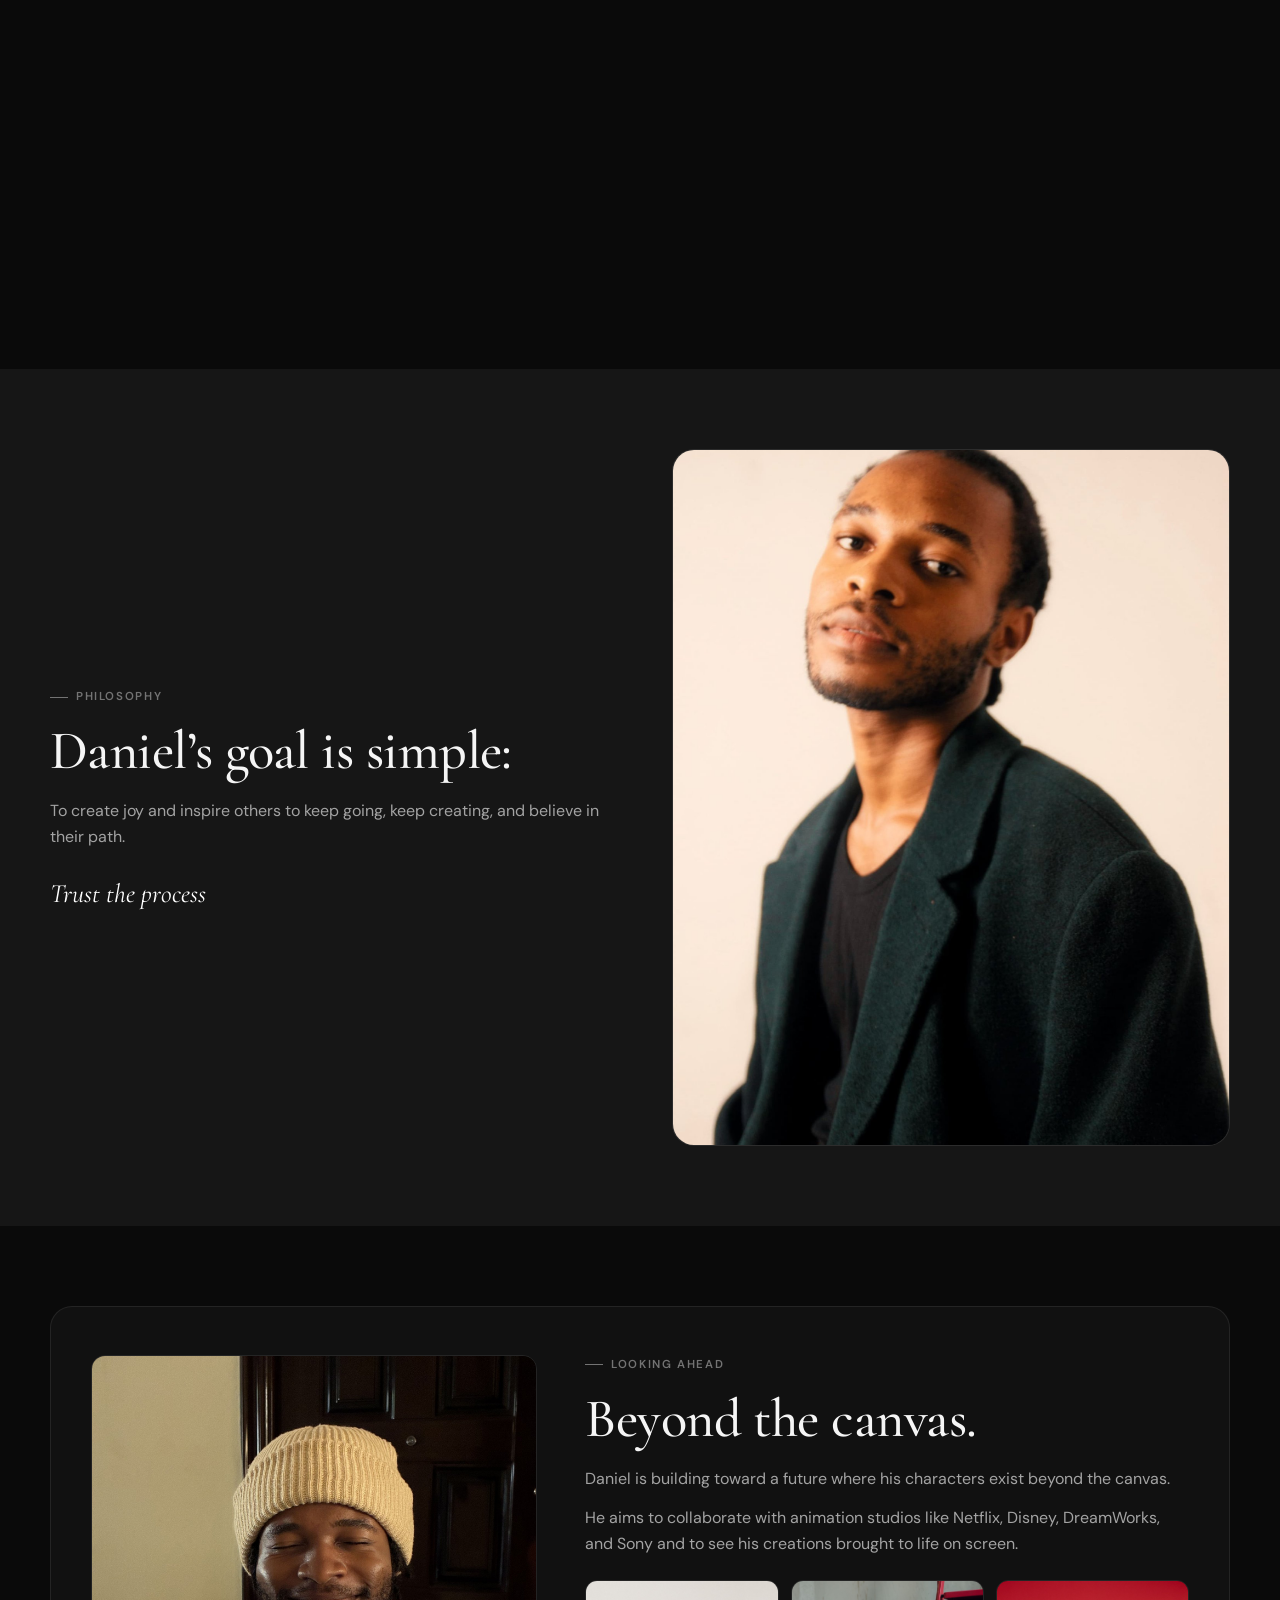
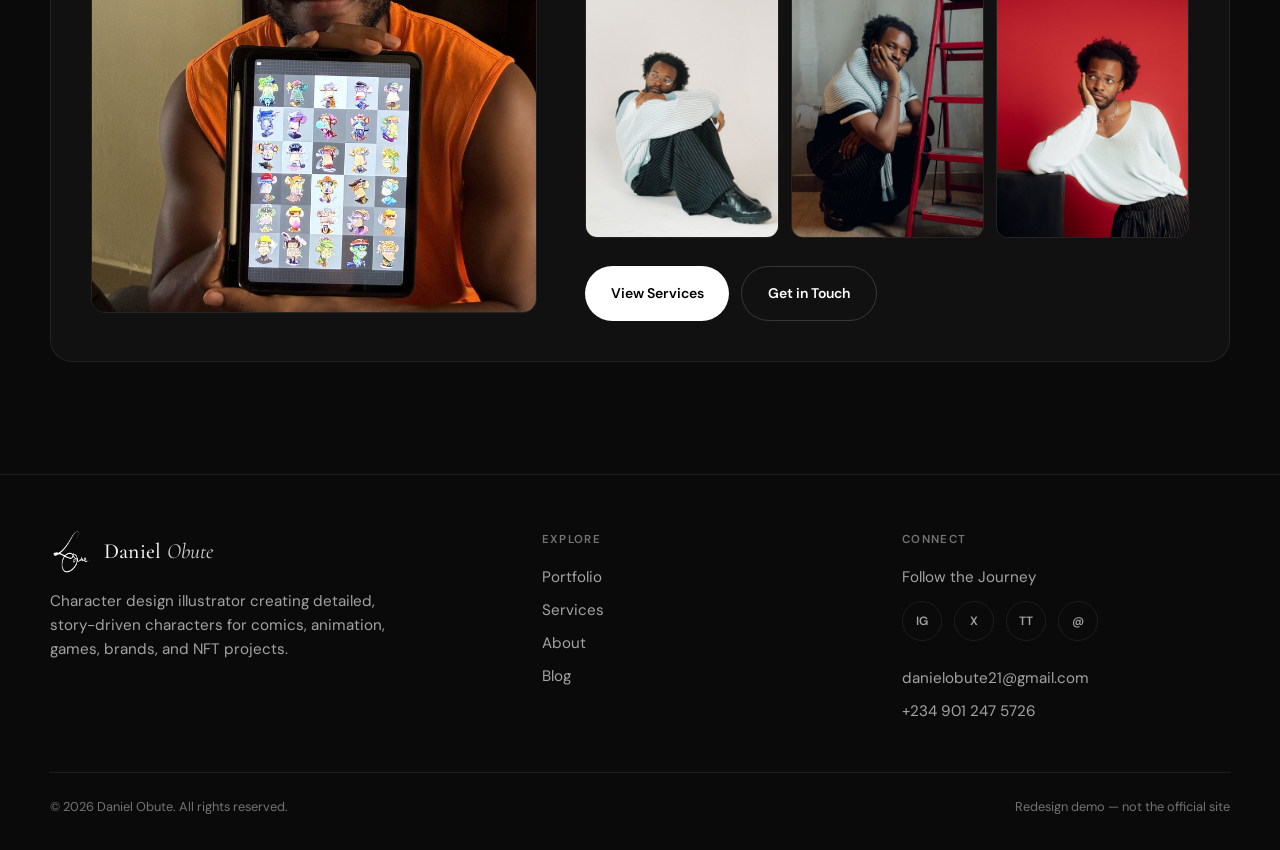
==== commit 0703ee70: "Add crypto-only cart and checkout flow Services Hire & Pay buttons add packages to cart; checkout is" ====
--- a/about.html
+++ b/about.html
@@ -104,7 +104,7 @@
         </div>
         <div class="process-grid">
           <div class="media reveal">
-            <img src="assets/skullmaking-B03pnRVLM0w9ggV0.gif" alt="Process animation — skull character making of" loading="lazy" />
+            <img src="assets/skullmaking-still.jpg" alt="Process animation — skull character making of" loading="lazy" />
           </div>
           <div class="media reveal reveal-delay-1">
             <img src="assets/mywork4-Vty4t3rEiYJq4sLL.jpeg" alt="In-progress artwork" loading="lazy" />
@@ -188,6 +188,8 @@
       </div>
     </div>
   </footer>
+  <script src="js/config.js"></script>
+  <script src="js/cart.js"></script>
   <script src="js/main.js"></script>
 </body>
 </html>
--- a/css/styles.css
+++ b/css/styles.css
@@ -733,3 +733,299 @@
 }
 .bg-soft { background: var(--bg-soft); }
 .divider { height: 1px; background: var(--border); border: none; margin: 0; }
+
+/* —— Cart / crypto checkout —— */
+.nav-cart {
+  position: relative;
+  display: none;
+  align-items: center;
+  justify-content: center;
+  width: 42px; height: 42px;
+  border-radius: 50%;
+  border: 1px solid var(--border);
+  color: var(--text-muted);
+  transition: color 0.25s, border-color 0.25s;
+}
+.nav-cart:hover { color: var(--white); border-color: var(--border-strong); }
+.nav-cart .cart-count,
+[data-cart-count] {
+  position: absolute; top: -4px; right: -4px;
+  min-width: 18px; height: 18px; padding: 0 5px;
+  border-radius: 999px;
+  background: var(--white); color: var(--black);
+  font-size: 0.65rem; font-weight: 700;
+  display: grid; place-items: center;
+  line-height: 1;
+}
+.mobile-cart [data-cart-count] {
+  position: static; display: inline-grid; margin-left: 0.35rem;
+}
+@media (min-width: 900px) {
+  .nav-cart { display: inline-flex; }
+}
+
+.cart-toast {
+  position: fixed; bottom: 1.5rem; left: 50%;
+  transform: translateX(-50%) translateY(120%);
+  z-index: 1200;
+  padding: 0.75rem 1.25rem;
+  border-radius: 999px;
+  background: var(--white); color: var(--black);
+  font-size: 0.85rem; font-weight: 600;
+  box-shadow: 0 12px 40px rgba(0,0,0,0.45);
+  transition: transform 0.35s var(--ease);
+  pointer-events: none;
+}
+.cart-toast.show { transform: translateX(-50%) translateY(0); }
+
+.cart-hero .lede { max-width: 36rem; }
+.checkout-steps {
+  display: flex; flex-wrap: wrap; gap: 0.5rem 1.25rem;
+  margin-top: 1.5rem;
+  font-size: 0.8rem; font-weight: 500; color: var(--text-dim);
+}
+.checkout-steps li.active { color: var(--white); }
+.checkout-steps li.active::before {
+  content: "";
+}
+
+.price-pay-note {
+  margin-top: 1rem;
+  font-size: 0.75rem; font-weight: 500;
+  letter-spacing: 0.04em; text-transform: uppercase;
+  color: var(--text-dim);
+}
+.price-actions {
+  display: grid; gap: 0.5rem;
+  margin-top: 1.25rem;
+}
+.price-card .price-actions .btn { margin-top: 0; width: 100%; }
+
+.cart-layout {
+  display: grid; gap: 2rem;
+  padding-bottom: 3rem;
+}
+@media (min-width: 900px) {
+  .cart-layout { grid-template-columns: 1.35fr 0.9fr; gap: 2.5rem; align-items: start; }
+}
+.cart-section-title {
+  font-family: var(--font-sans);
+  font-size: 0.72rem; font-weight: 600;
+  letter-spacing: 0.12em; text-transform: uppercase;
+  color: var(--text-dim); margin-bottom: 1rem;
+}
+.cart-list { display: grid; gap: 0.85rem; }
+.cart-line {
+  display: grid; gap: 1rem;
+  padding: 1.35rem 1.4rem;
+  border: 1px solid var(--border);
+  border-radius: var(--radius-lg);
+  background: var(--bg-elevated);
+}
+@media (min-width: 600px) {
+  .cart-line { grid-template-columns: 1fr auto; align-items: center; }
+}
+.cart-line .tier {
+  font-size: 0.68rem; font-weight: 600;
+  letter-spacing: 0.1em; text-transform: uppercase;
+  color: var(--text-dim);
+}
+.cart-line h3 { font-size: 1.35rem; margin: 0.2rem 0 0.35rem; }
+.cart-line p { color: var(--text-muted); font-size: 0.9rem; }
+.cart-line-meta { display: grid; gap: 0.65rem; justify-items: end; }
+.cart-line-price {
+  font-family: var(--font-display);
+  font-size: 1.6rem;
+}
+.cart-remove {
+  font-size: 0.75rem; color: var(--text-dim);
+  text-decoration: underline; text-underline-offset: 2px;
+}
+.cart-remove:hover { color: var(--white); }
+
+.qty-control {
+  display: inline-flex; align-items: center; gap: 0;
+  border: 1px solid var(--border-strong);
+  border-radius: 999px; overflow: hidden;
+}
+.qty-control button {
+  width: 32px; height: 32px;
+  display: grid; place-items: center;
+  color: var(--text-muted);
+}
+.qty-control button:hover { color: var(--white); background: rgba(255,255,255,0.04); }
+.qty-control input {
+  width: 36px; height: 32px;
+  border: none; background: transparent;
+  color: var(--white); text-align: center;
+  font: inherit; font-size: 0.85rem; font-weight: 600;
+  -moz-appearance: textfield;
+}
+.qty-control input::-webkit-outer-spin-button,
+.qty-control input::-webkit-inner-spin-button { -webkit-appearance: none; margin: 0; }
+
+.checkout-form .btn { width: 100%; }
+.cart-totals {
+  padding: 1rem 0 0.25rem;
+  border-top: 1px solid var(--border);
+  margin-top: 0.25rem;
+}
+.cart-total-row {
+  display: flex; justify-content: space-between; align-items: baseline;
+  font-size: 0.95rem;
+}
+.cart-total-row strong {
+  font-family: var(--font-display);
+  font-size: 1.85rem; font-weight: 500;
+}
+.cart-total-sub { font-size: 0.8rem; color: var(--text-dim); margin-top: 0.25rem; text-align: right; }
+.cart-crypto-note {
+  margin-top: 0.75rem; margin-bottom: 0.5rem;
+  font-size: 0.75rem; color: var(--text-dim);
+}
+
+.crypto-pay { padding-bottom: 3rem; }
+.text-back {
+  font-size: 0.85rem; color: var(--text-muted);
+  margin-bottom: 1.5rem;
+}
+.text-back:hover { color: var(--white); }
+.crypto-grid {
+  display: grid; gap: 1.25rem;
+}
+@media (min-width: 900px) {
+  .crypto-grid { grid-template-columns: 1fr 1.05fr; gap: 1.5rem; align-items: start; }
+}
+.crypto-panel {
+  padding: 1.75rem;
+  border: 1px solid var(--border);
+  border-radius: var(--radius-lg);
+  background: var(--bg-elevated);
+}
+.crypto-amount {
+  font-family: var(--font-display);
+  font-size: clamp(2.5rem, 5vw, 3.4rem);
+  line-height: 1; margin: 0.5rem 0 0.35rem;
+}
+.crypto-amount-sub { color: var(--text-dim); font-size: 0.85rem; }
+.crypto-hint { color: var(--text-muted); font-size: 0.9rem; margin-top: 0.85rem; max-width: 28rem; }
+
+.coin-options { display: grid; gap: 0.65rem; }
+.coin-option {
+  display: flex; align-items: center; gap: 0.85rem;
+  width: 100%; text-align: left;
+  padding: 0.9rem 1rem;
+  border-radius: 12px;
+  border: 1px solid var(--border);
+  background: var(--bg);
+  transition: border-color 0.25s, background 0.25s;
+}
+.coin-option:hover { border-color: var(--border-strong); }
+.coin-option.active {
+  border-color: rgba(255,255,255,0.45);
+  background: linear-gradient(160deg, #1c1c1c, #101010);
+}
+.coin-symbol {
+  width: 44px; height: 44px; border-radius: 50%;
+  display: grid; place-items: center;
+  border: 1px solid var(--border-strong);
+  font-size: 0.7rem; font-weight: 700; letter-spacing: 0.02em;
+  flex-shrink: 0;
+}
+.coin-meta { display: grid; gap: 0.1rem; flex: 1; min-width: 0; }
+.coin-meta strong { font-size: 0.95rem; }
+.coin-meta small { color: var(--text-dim); font-size: 0.75rem; }
+.coin-pref {
+  font-size: 0.65rem; font-weight: 600;
+  letter-spacing: 0.06em; text-transform: uppercase;
+  color: var(--text-muted);
+  padding: 0.25rem 0.5rem;
+  border-radius: 999px;
+  border: 1px solid var(--border);
+}
+
+.demo-wallet-banner {
+  padding: 0.75rem 1rem;
+  margin-bottom: 1.25rem;
+  border-radius: 10px;
+  background: rgba(255, 214, 102, 0.1);
+  border: 1px solid rgba(255, 214, 102, 0.35);
+  color: #f5e6a8;
+  font-size: 0.78rem; line-height: 1.45;
+}
+.demo-wallet-banner code {
+  font-size: 0.72rem;
+  padding: 0.1rem 0.35rem;
+  border-radius: 4px;
+  background: rgba(0,0,0,0.35);
+}
+.wallet-qr-wrap {
+  width: 220px; max-width: 100%;
+  margin: 0 auto 1.25rem;
+  padding: 0.75rem;
+  border-radius: 16px;
+  background: #fff;
+  border: 1px solid var(--border);
+}
+.wallet-qr-wrap img { width: 100%; height: auto; display: block; border-radius: 8px; }
+.wallet-meta .tier { display: inline-block; margin-bottom: 0.35rem; }
+.wallet-note { color: var(--text-muted); font-size: 0.85rem; margin-bottom: 1rem; }
+.wallet-addr-label {
+  display: block;
+  font-size: 0.75rem; font-weight: 500; color: var(--text-dim);
+  margin-bottom: 0.45rem;
+}
+.wallet-addr-row {
+  display: flex; gap: 0.5rem; align-items: stretch;
+  margin-bottom: 1.25rem;
+}
+.wallet-addr {
+  flex: 1; min-width: 0;
+  padding: 0.75rem 0.9rem;
+  border-radius: 10px;
+  border: 1px solid var(--border-strong);
+  background: var(--bg);
+  font-size: 0.72rem; line-height: 1.4;
+  word-break: break-all;
+  color: var(--text);
+}
+.btn-sm { padding: 0.55rem 0.9rem; font-size: 0.75rem; white-space: nowrap; }
+.btn-block { width: 100%; }
+.tx-field { margin-bottom: 1rem; }
+.tx-field label {
+  display: grid; gap: 0.4rem;
+  font-size: 0.8rem; font-weight: 500; color: var(--text-muted);
+}
+.tx-field .optional { font-weight: 400; color: var(--text-dim); }
+.tx-field input {
+  width: 100%;
+  padding: 0.9rem 1rem;
+  border-radius: 10px;
+  border: 1px solid var(--border-strong);
+  background: var(--bg);
+  color: var(--white);
+  font: inherit;
+  outline: none;
+}
+.tx-field input:focus { border-color: rgba(255,255,255,0.4); }
+
+.checkout-success { padding-bottom: 4rem; }
+.success-card {
+  max-width: 520px; margin: 0 auto;
+  text-align: center;
+  padding: 2.5rem 1.75rem;
+  border-radius: var(--radius-lg);
+  border: 1px solid var(--border);
+  background:
+    radial-gradient(ellipse at 50% 0%, rgba(255,255,255,0.07), transparent 55%),
+    var(--bg-elevated);
+}
+.success-icon {
+  width: 52px; height: 52px; margin: 0 auto 1.25rem;
+  border-radius: 50%;
+  border: 1px solid var(--border-strong);
+  display: grid; place-items: center;
+  font-size: 1.25rem;
+}
+.success-card h2 { margin-bottom: 0.65rem; }
+.success-card p { color: var(--text-muted); }
